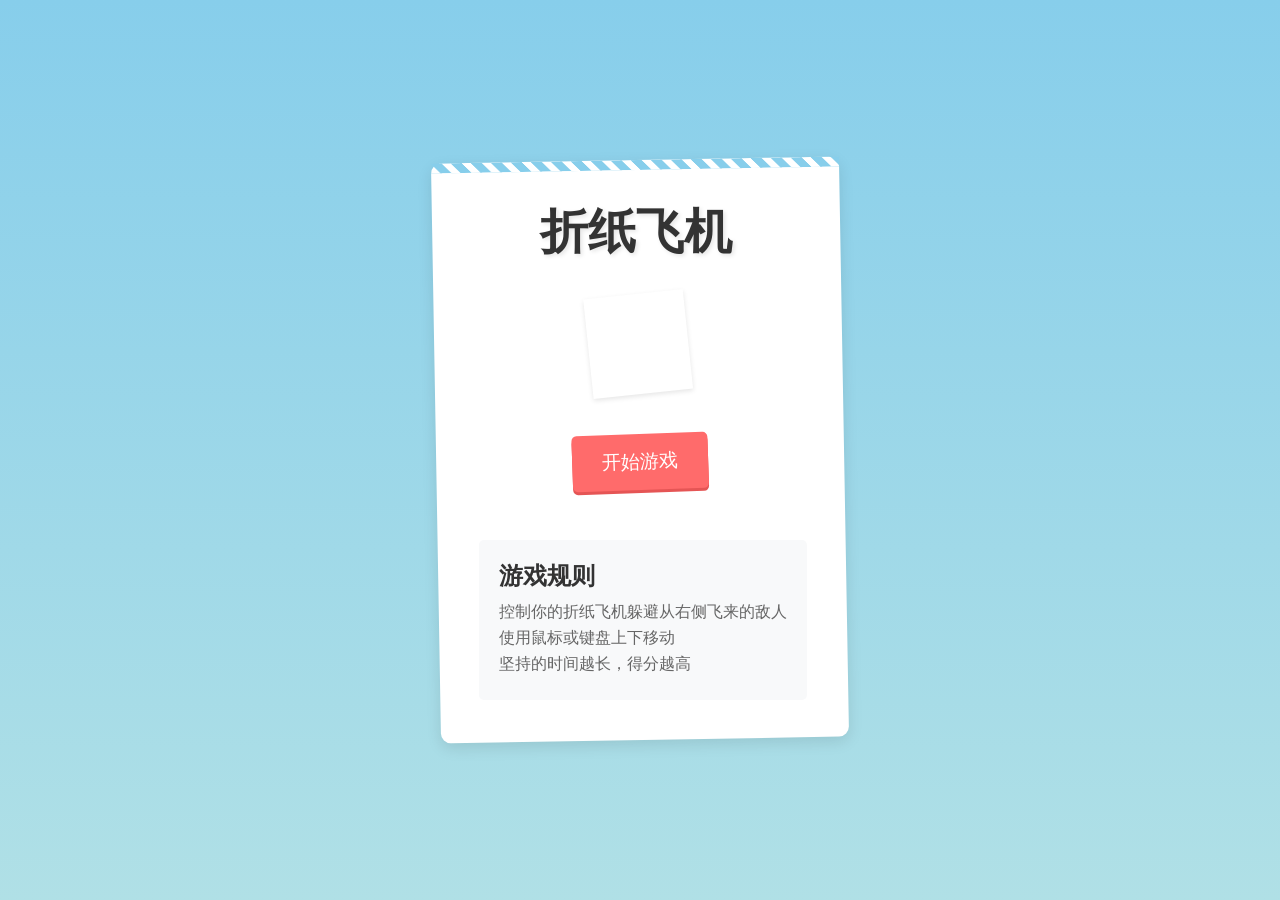
==== index.html @ a0dc7271 "Initial commit: Wobbly Wings game" ====
<!DOCTYPE html>
<html lang="zh-CN">
<head>
    <meta charset="UTF-8">
    <meta name="viewport" content="width=device-width, initial-scale=1.0">
    <title>折纸飞机游戏</title>
    <link rel="stylesheet" href="css/style.css">
</head>
<body>
    <div class="game-container">
        <div class="main-menu">
            <h1 class="game-title">折纸飞机</h1>
            <div class="paper-decoration"></div>
            <button class="start-button" onclick="window.location.href='game.html'">开始游戏</button>
            <div class="game-rules">
                <h2>游戏规则</h2>
                <p>控制你的折纸飞机躲避从右侧飞来的敌人</p>
                <p>使用鼠标或键盘上下移动</p>
                <p>坚持的时间越长，得分越高</p>
            </div>
        </div>
    </div>
</body>
</html>
---- css/style.css ----
/* 全局样式 */
* {
    margin: 0;
    padding: 0;
    box-sizing: border-box;
}

body {
    font-family: Arial, Helvetica, sans-serif;
    background-color: #87CEEB;
    overflow: hidden;
}

.game-container {
    width: 100vw;
    height: 100vh;
    display: flex;
    flex-direction: column;
    align-items: center;
    justify-content: center;
    position: relative;
    background: linear-gradient(to bottom, #87CEEB, #B0E0E6);
}

/* 主菜单样式 */
.main-menu {
    text-align: center;
    background-color: white;
    padding: 40px;
    border-radius: 10px;
    box-shadow: 0 5px 15px rgba(0,0,0,0.1);
    position: relative;
    transform: rotate(-1deg);
}

.main-menu::before {
    content: '';
    position: absolute;
    top: 0;
    left: 0;
    right: 0;
    height: 10px;
    background: linear-gradient(45deg, transparent 33.333%, #87CEEB 33.333%, #87CEEB 66.667%, transparent 66.667%);
    background-size: 20px 100%;
}

.game-title {
    font-size: 3rem;
    color: #333;
    margin-bottom: 30px;
    text-shadow: 2px 2px 4px rgba(0,0,0,0.1);
    transform: rotate(1deg);
}

.paper-decoration {
    width: 100px;
    height: 100px;
    margin: 20px auto;
    position: relative;
    transform: rotate(5deg);
}

.paper-decoration::before {
    content: '';
    position: absolute;
    top: 0;
    left: 0;
    width: 100%;
    height: 100%;
    background: white;
    transform: rotate(-10deg);
    box-shadow: 0 2px 5px rgba(0,0,0,0.1);
}

.start-button {
    background-color: #FF6B6B;
    color: white;
    border: none;
    padding: 15px 30px;
    font-size: 1.2rem;
    border-radius: 5px;
    cursor: pointer;
    margin: 20px 0;
    transform: rotate(-1deg);
    transition: all 0.3s ease;
    box-shadow: 0 3px 0 #E55555;
}

.start-button:hover {
    transform: rotate(0deg) translateY(-2px);
    box-shadow: 0 5px 0 #E55555;
}

.start-button:active {
    transform: rotate(0deg) translateY(3px);
    box-shadow: 0 0 0 #E55555;
}

.game-rules {
    margin-top: 30px;
    text-align: left;
    background-color: #F8F9FA;
    padding: 20px;
    border-radius: 5px;
    transform: rotate(1deg);
}

.game-rules h2 {
    margin-bottom: 10px;
    color: #333;
}

.game-rules p {
    margin: 5px 0;
    color: #666;
}

/* 游戏界面样式 */
.game-header {
    display: flex;
    justify-content: space-between;
    width: 800px;
    background-color: rgba(255,255,255,0.8);
    padding: 10px 20px;
    border-radius: 5px 5px 0 0;
    box-shadow: 0 -2px 5px rgba(0,0,0,0.1);
}

.score, .time {
    font-size: 1.2rem;
    font-weight: bold;
    color: #333;
}

#gameCanvas {
    background-color: white;
    border: 1px solid #ddd;
    box-shadow: 0 0 10px rgba(0,0,0,0.1);
}

.game-controls {
    margin-top: 10px;
    background-color: rgba(255,255,255,0.8);
    padding: 10px 20px;
    border-radius: 0 0 5px 5px;
    box-shadow: 0 2px 5px rgba(0,0,0,0.1);
}

/* 游戏结束页面样式 */
.game-over {
    text-align: center;
    background-color: white;
    padding: 40px;
    border-radius: 10px;
    box-shadow: 0 5px 15px rgba(0,0,0,0.1);
    transform: rotate(-1deg);
}

.game-over h1 {
    font-size: 2.5rem;
    color: #FF6B6B;
    margin-bottom: 30px;
}

.final-score {
    margin: 20px 0;
    font-size: 1.5rem;
}

.final-score p {
    margin: 10px 0;
    color: #333;
}

.restart-button, .menu-button {
    background-color: #4ECDC4;
    color: white;
    border: none;
    padding: 15px 30px;
    font-size: 1.1rem;
    border-radius: 5px;
    cursor: pointer;
    margin: 10px;
    transition: all 0.3s ease;
    box-shadow: 0 3px 0 #45B7AA;
}

.restart-button:hover, .menu-button:hover {
    transform: translateY(-2px);
    box-shadow: 0 5px 0 #45B7AA;
}

.restart-button:active, .menu-button:active {
    transform: translateY(3px);
    box-shadow: 0 0 0 #45B7AA;
}

.menu-button {
    background-color: #96CEB4;
    box-shadow: 0 3px 0 #7FB069;
}

.menu-button:hover {
    box-shadow: 0 5px 0 #7FB069;
}

.menu-button:active {
    box-shadow: 0 0 0 #7FB069;
}

/* 响应式设计 */
@media (max-width: 850px) {
    .game-header {
        width: 90vw;
    }
    
    #gameCanvas {
        width: 90vw;
        height: 70vh;
    }
    
    .game-title {
        font-size: 2.5rem;
    }
    
    .main-menu, .game-over {
        width: 90vw;
        padding: 30px;
    }
}

@media (max-width: 480px) {
    .game-title {
        font-size: 2rem;
    }
    
    .start-button, .restart-button, .menu-button {
        padding: 12px 24px;
        font-size: 1rem;
    }
    
    .game-rules {
        padding: 15px;
    }
    
    .game-rules h2 {
        font-size: 1.2rem;
    }
    
    .final-score {
        font-size: 1.2rem;
    }
}
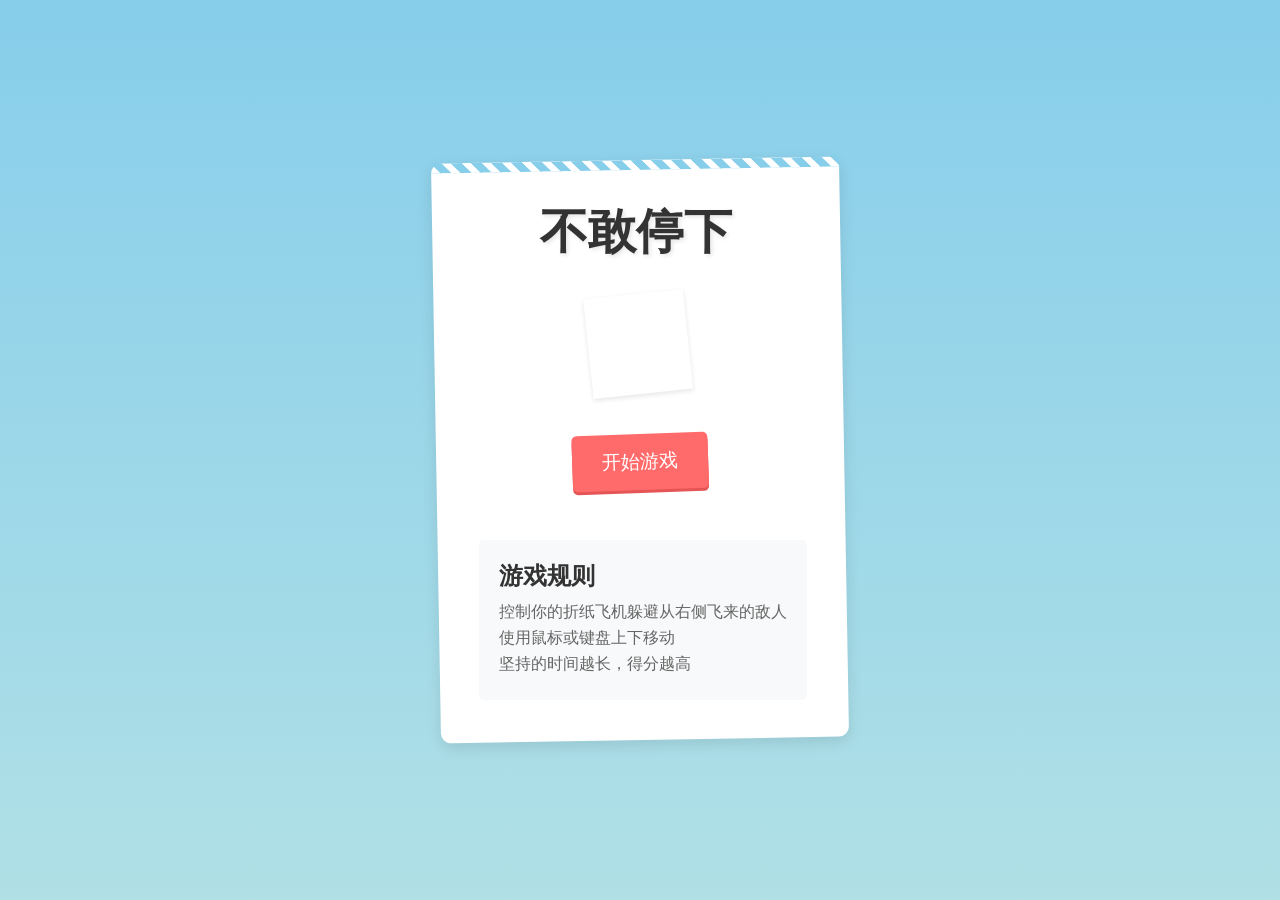
==== commit c7b97c2f: "Update game name to 不敢停下" ====
--- a/index.html
+++ b/index.html
@@ -3,13 +3,13 @@
 <head>
     <meta charset="UTF-8">
     <meta name="viewport" content="width=device-width, initial-scale=1.0">
-    <title>折纸飞机游戏</title>
+    <title>不敢停下</title>
     <link rel="stylesheet" href="css/style.css">
 </head>
 <body>
     <div class="game-container">
         <div class="main-menu">
-            <h1 class="game-title">折纸飞机</h1>
+            <h1 class="game-title">不敢停下</h1>
             <div class="paper-decoration"></div>
             <button class="start-button" onclick="window.location.href='game.html'">开始游戏</button>
             <div class="game-rules">
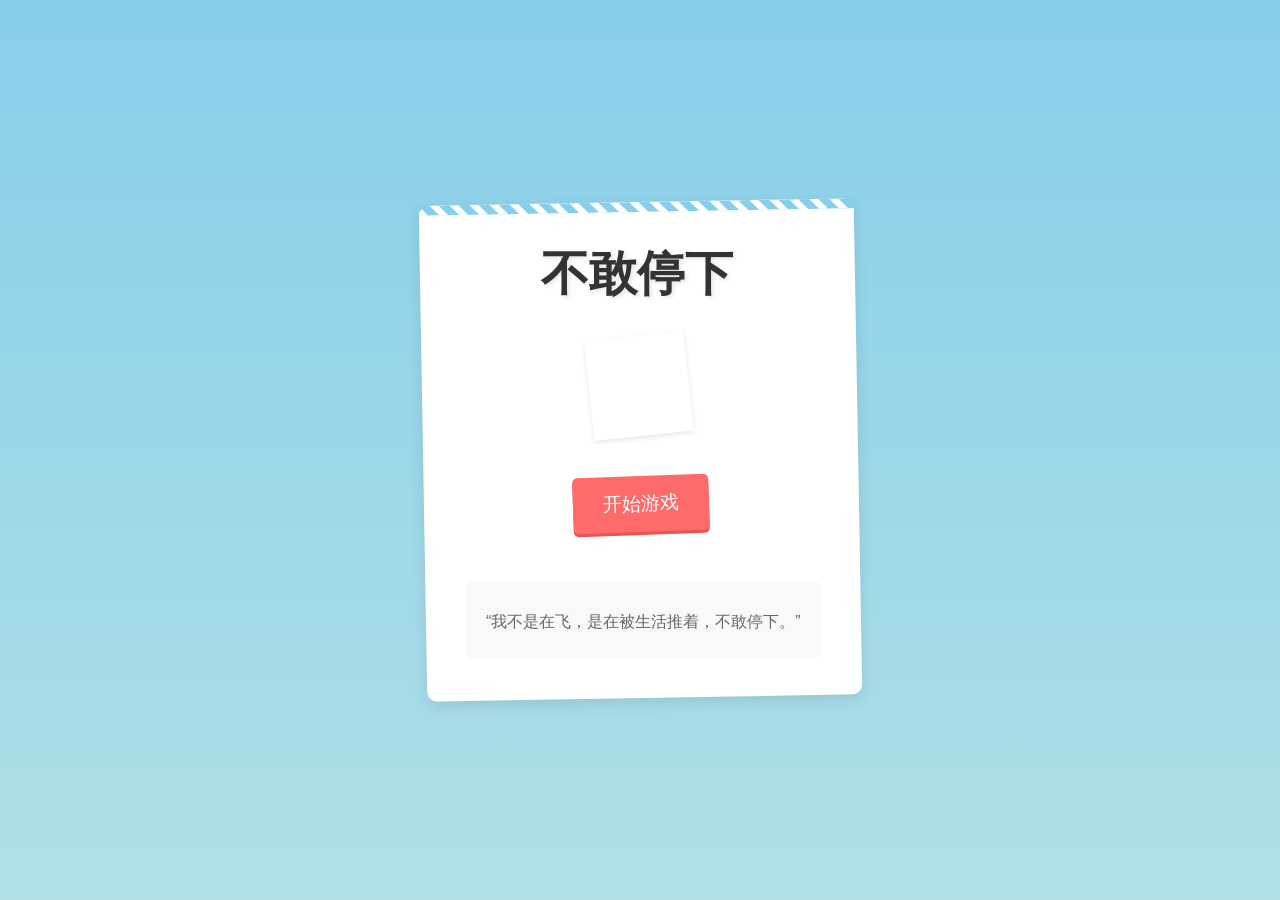
==== commit 16b9c714: "Update game rules text" ====
--- a/index.html
+++ b/index.html
@@ -13,10 +13,8 @@
             <div class="paper-decoration"></div>
             <button class="start-button" onclick="window.location.href='game.html'">开始游戏</button>
             <div class="game-rules">
-                <h2>游戏规则</h2>
-                <p>控制你的折纸飞机躲避从右侧飞来的敌人</p>
-                <p>使用鼠标或键盘上下移动</p>
-                <p>坚持的时间越长，得分越高</p>
+                <h2></h2>
+                <p>“我不是在飞，是在被生活推着，不敢停下。”</p>
             </div>
         </div>
     </div>
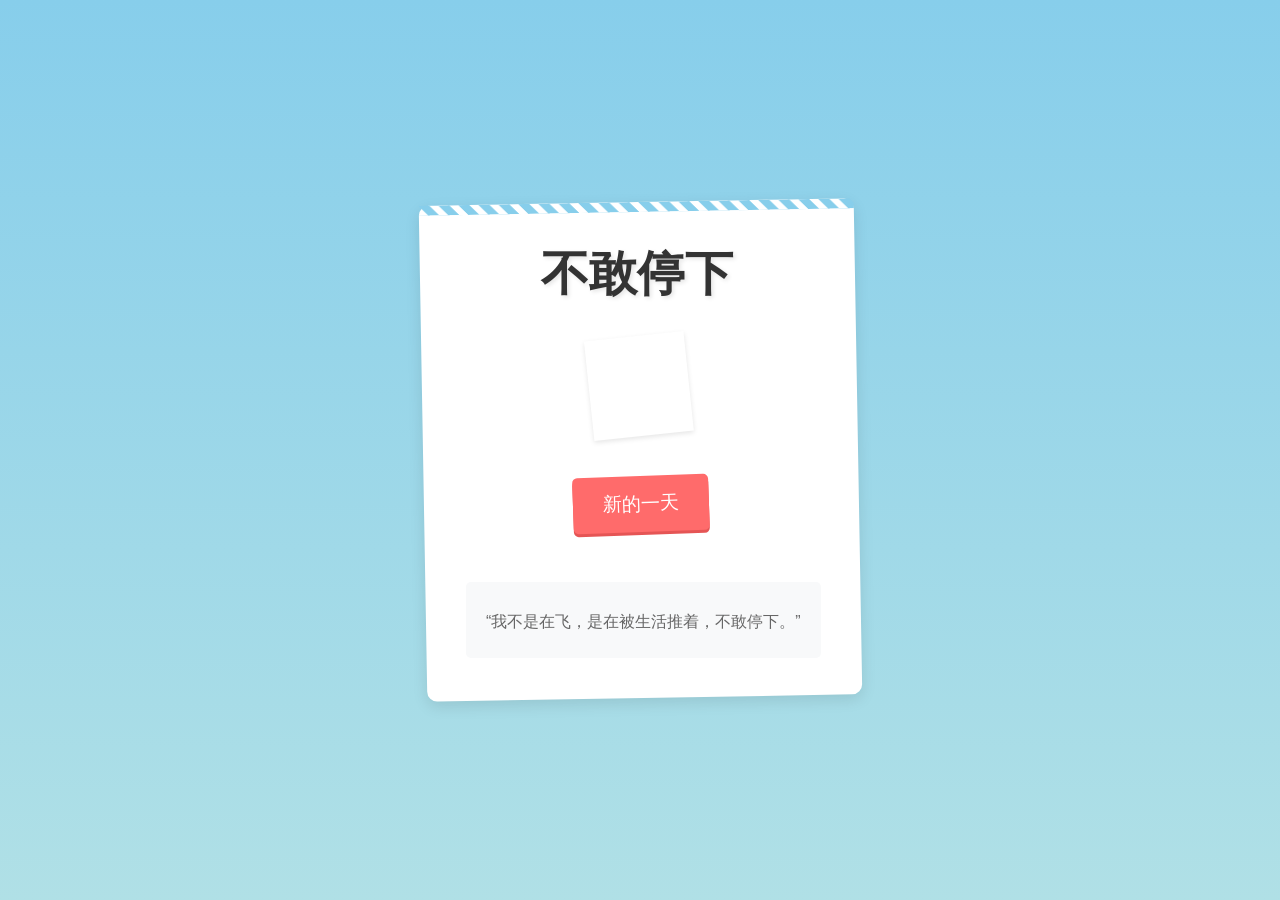
==== commit d74230c2: "Update button text to 新的一天" ====
--- a/index.html
+++ b/index.html
@@ -11,7 +11,7 @@
         <div class="main-menu">
             <h1 class="game-title">不敢停下</h1>
             <div class="paper-decoration"></div>
-            <button class="start-button" onclick="window.location.href='game.html'">开始游戏</button>
+            <button class="start-button" onclick="window.location.href='game.html'">新的一天</button>
             <div class="game-rules">
                 <h2></h2>
                 <p>“我不是在飞，是在被生活推着，不敢停下。”</p>
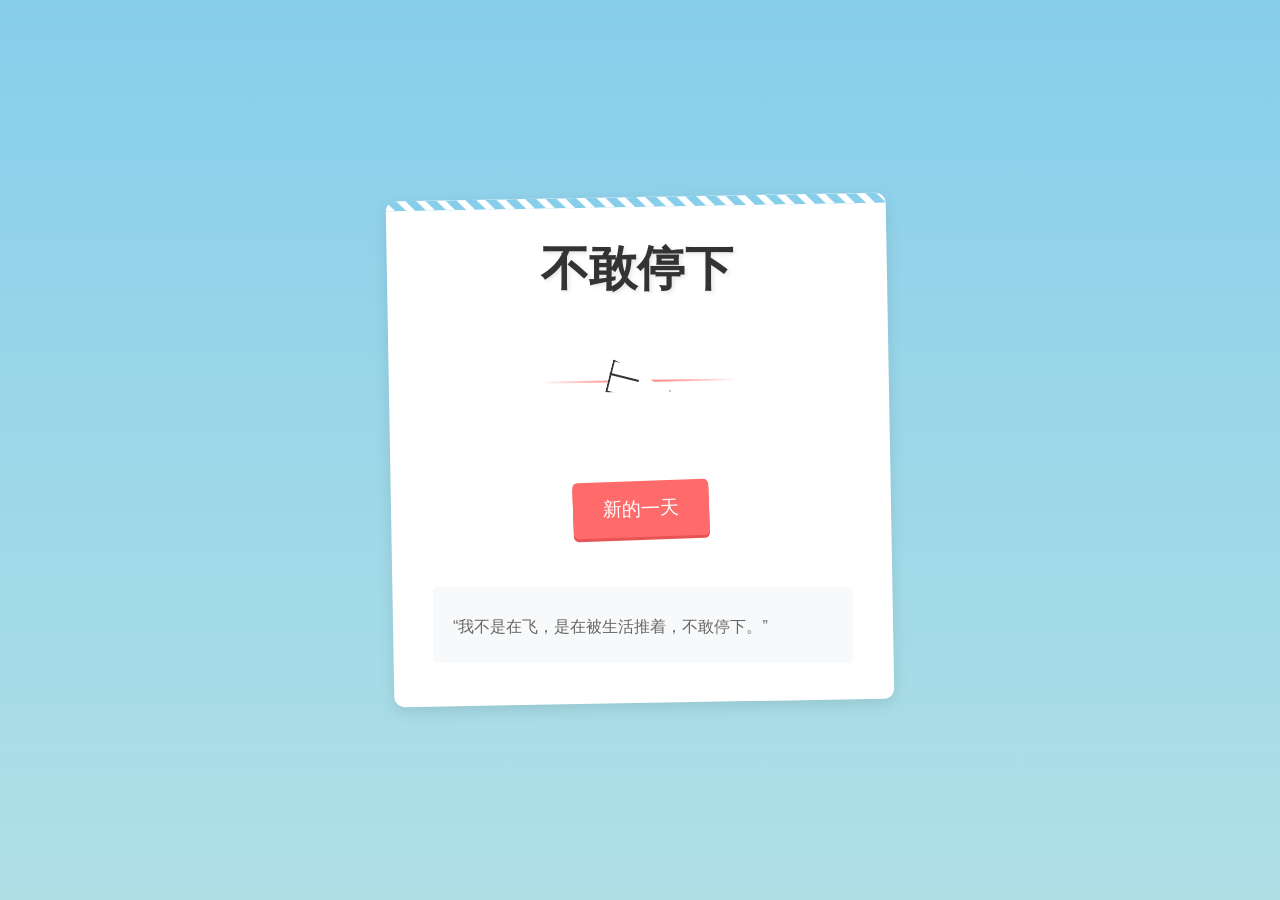
==== commit 24ddad9e: "Add paper plane image with trajectory line to start page" ====
--- a/index.html
+++ b/index.html
@@ -10,7 +10,10 @@
     <div class="game-container">
         <div class="main-menu">
             <h1 class="game-title">不敢停下</h1>
-            <div class="paper-decoration"></div>
+            <div class="plane-trajectory">
+                <div class="trajectory-line"></div>
+                <div class="paper-plane-image"></div>
+            </div>
             <button class="start-button" onclick="window.location.href='game.html'">新的一天</button>
             <div class="game-rules">
                 <h2></h2>
--- a/css/style.css
+++ b/css/style.css
@@ -11,15 +11,150 @@
     overflow: hidden;
 }
 
+.clock-container {
+    position: fixed;
+    top: 10px;
+    left: 50%;
+    transform: translateX(-50%);
+    z-index: 1000;
+    text-align: center;
+}
+
+.work-counter {
+    position: fixed;
+    bottom: 30px;
+    left: 50%;
+    transform: translateX(-50%);
+    display: flex;
+    align-items: center;
+    background-color: rgba(255, 255, 255, 0.9);
+    padding: 15px 25px;
+    border-radius: 50px;
+    box-shadow: 0 2px 10px rgba(0,0,0,0.2);
+    z-index: 1000;
+}
+
+.document-icon {
+    width: 40px;
+    height: 40px;
+    background-color: #4A90E2;
+    border-radius: 5px;
+    margin-right: 15px;
+    position: relative;
+}
+
+.document-icon::before {
+    content: '';
+    position: absolute;
+    top: -5px;
+    left: 0;
+    width: 100%;
+    height: 10px;
+    background-color: #5C9CE6;
+    border-radius: 2px 2px 0 0;
+}
+
+.work-count {
+    font-size: 1.5rem;
+    font-weight: bold;
+    color: #333;
+    min-width: 50px;
+    text-align: right;
+}
+
+.analog-clock {
+    width: 120px;
+    height: 120px;
+}
+
+.clock-face {
+    width: 100%;
+    height: 100%;
+    background-color: rgba(255, 255, 255, 0.9);
+    border: 3px solid #333;
+    border-radius: 50%;
+    position: relative;
+    box-shadow: 0 2px 10px rgba(0,0,0,0.2);
+}
+
+.hour-hand, .minute-hand {
+    position: absolute;
+    background-color: #333;
+    transform-origin: bottom center;
+    left: 50%;
+    bottom: 50%;
+    border-radius: 4px;
+}
+
+.hour-hand {
+    width: 4px;
+    height: 40px;
+    margin-left: -2px;
+    z-index: 2;
+}
+
+.minute-hand {
+    width: 2px;
+    height: 50px;
+    margin-left: -1px;
+    z-index: 1;
+}
+
+.center-dot {
+    position: absolute;
+    width: 10px;
+    height: 10px;
+    background-color: #333;
+    border-radius: 50%;
+    top: 50%;
+    left: 50%;
+    transform: translate(-50%, -50%);
+    z-index: 3;
+}
+
+.clock-numbers {
+    position: absolute;
+    width: 100%;
+    height: 100%;
+    font-size: 14px;
+    font-weight: bold;
+    color: #333;
+}
+
+.number {
+    position: absolute;
+    transform: translate(-50%, -50%);
+}
+
+.number:nth-child(1) {
+    top: 10%;
+    left: 50%;
+}
+
+.number:nth-child(2) {
+    top: 50%;
+    right: 10%;
+    transform: translateY(-50%);
+}
+
+.number:nth-child(3) {
+    bottom: 10%;
+    left: 50%;
+    transform: translate(-50%, 50%);
+}
+
+.number:nth-child(4) {
+    top: 50%;
+    left: 10%;
+    transform: translateY(-50%);
+}
+
 .game-container {
     width: 100vw;
     height: 100vh;
-    display: flex;
-    flex-direction: column;
-    align-items: center;
-    justify-content: center;
     position: relative;
     background: linear-gradient(to bottom, #87CEEB, #B0E0E6);
+    z-index: 1;
 }
 
 /* 主菜单样式 */
@@ -29,8 +164,13 @@
     padding: 40px;
     border-radius: 10px;
     box-shadow: 0 5px 15px rgba(0,0,0,0.1);
-    position: relative;
-    transform: rotate(-1deg);
+    position: absolute;
+    top: 50%;
+    left: 50%;
+    transform: translate(-50%, -50%) rotate(-1deg);
+    z-index: 2;
+    width: 500px;
+    max-width: 90vw;
 }
 
 .main-menu::before {
@@ -52,15 +192,35 @@
     transform: rotate(1deg);
 }
 
-.paper-decoration {
-    width: 100px;
+.plane-trajectory {
+    position: relative;
+    width: 200px;
     height: 100px;
-    margin: 20px auto;
-    position: relative;
-    transform: rotate(5deg);
-}
-
-.paper-decoration::before {
+    margin: 30px auto;
+}
+
+.trajectory-line {
+    position: absolute;
+    top: 50%;
+    left: 0;
+    width: 100%;
+    height: 2px;
+    background: linear-gradient(to right, transparent, #FF6B6B, transparent);
+    transform: translateY(-50%);
+    z-index: 1;
+}
+
+.paper-plane-image {
+    position: absolute;
+    top: 50%;
+    left: 50%;
+    transform: translate(-50%, -50%) rotate(15deg);
+    width: 60px;
+    height: 30px;
+    z-index: 2;
+}
+
+.paper-plane-image::before {
     content: '';
     position: absolute;
     top: 0;
@@ -68,8 +228,20 @@
     width: 100%;
     height: 100%;
     background: white;
-    transform: rotate(-10deg);
-    box-shadow: 0 2px 5px rgba(0,0,0,0.1);
+    border: 2px solid #333;
+    clip-path: polygon(0 0, 100% 50%, 0 100%);
+    box-shadow: 0 2px 5px rgba(0,0,0,0.2);
+}
+
+.paper-plane-image::after {
+    content: '';
+    position: absolute;
+    top: 50%;
+    left: 0;
+    width: 50%;
+    height: 2px;
+    background: #333;
+    transform: translateY(-50%);
 }
 
 .start-button {
@@ -115,35 +287,10 @@
     color: #666;
 }
 
-/* 游戏界面样式 */
-.game-header {
-    display: flex;
-    justify-content: space-between;
-    width: 800px;
-    background-color: rgba(255,255,255,0.8);
-    padding: 10px 20px;
-    border-radius: 5px 5px 0 0;
-    box-shadow: 0 -2px 5px rgba(0,0,0,0.1);
-}
-
-.score, .time {
-    font-size: 1.2rem;
-    font-weight: bold;
-    color: #333;
-}
-
 #gameCanvas {
-    background-color: white;
-    border: 1px solid #ddd;
-    box-shadow: 0 0 10px rgba(0,0,0,0.1);
-}
-
-.game-controls {
-    margin-top: 10px;
-    background-color: rgba(255,255,255,0.8);
-    padding: 10px 20px;
-    border-radius: 0 0 5px 5px;
-    box-shadow: 0 2px 5px rgba(0,0,0,0.1);
+    width: 100%;
+    height: 100%;
+    display: block;
 }
 
 /* 游戏结束页面样式 */
